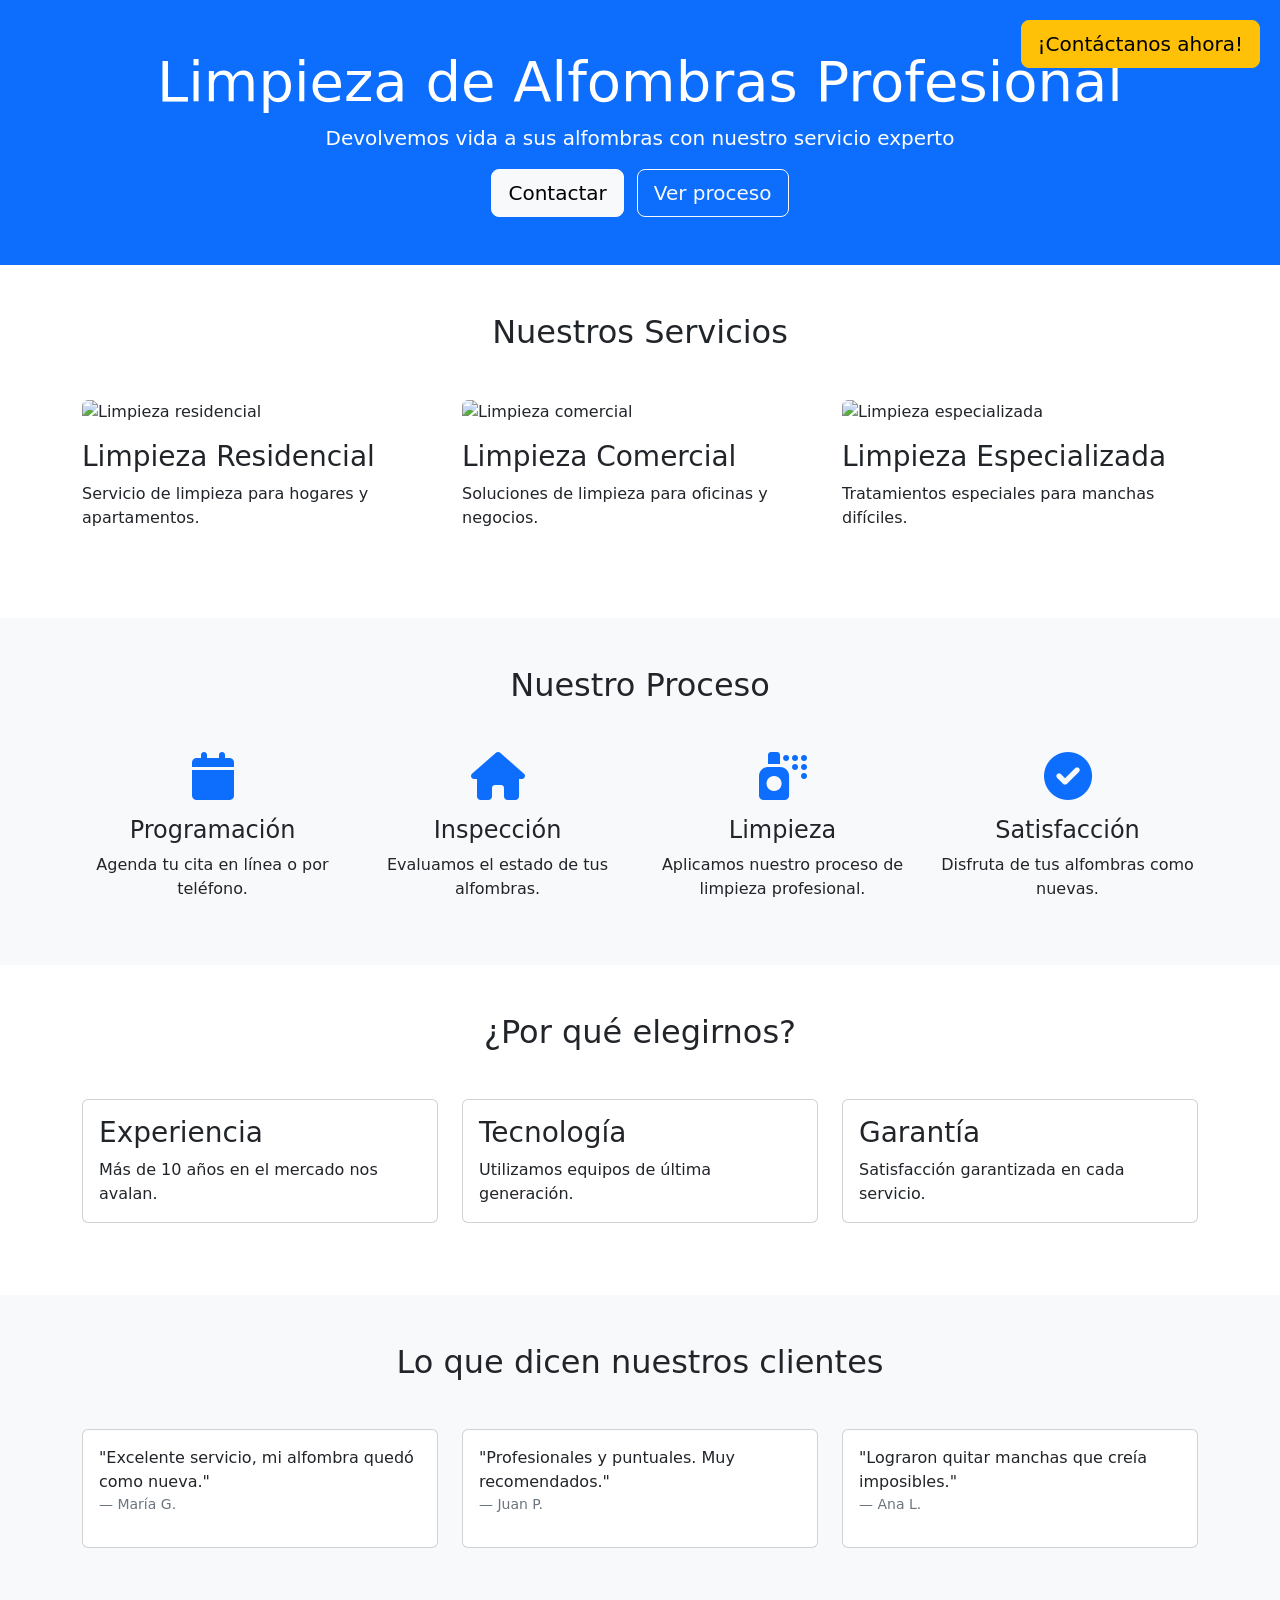
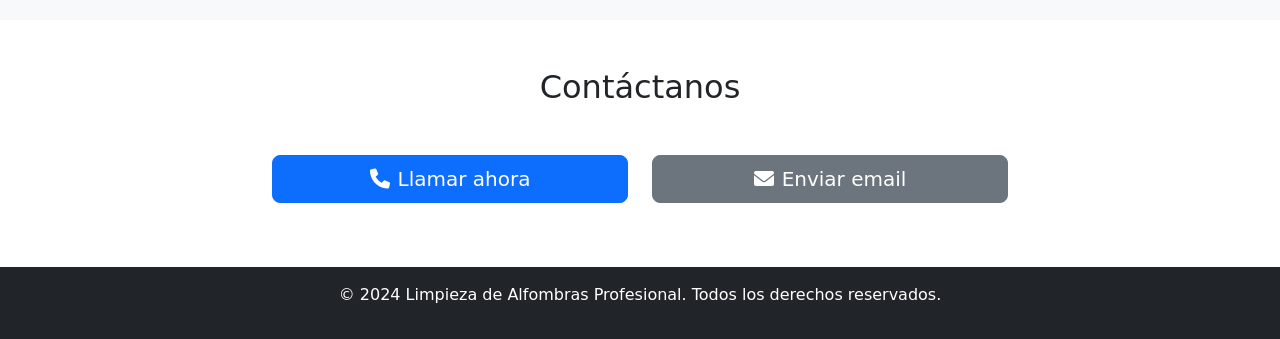
==== index.html @ e53b80f1 "index.html updated final update" ====
<!DOCTYPE html>
<html lang="es">
<head>
    <meta charset="UTF-8">
    <meta name="viewport" content="width=device-width, initial-scale=1.0">
    <title>Limpieza de Alfombras Profesional</title>
    <link href="https://cdnjs.cloudflare.com/ajax/libs/bootstrap/5.1.3/css/bootstrap.min.css" rel="stylesheet">
    <link href="https://cdnjs.cloudflare.com/ajax/libs/font-awesome/6.0.0-beta3/css/all.min.css" rel="stylesheet">
    <style>
        .service-img {
            transition: transform 0.3s ease-in-out;
        }
        .service-img:hover {
            transform: scale(1.05);
        }
        .action-button {
            position: fixed;
            top: 20px;
            right: 20px;
            z-index: 1000;
        }
    </style>
</head>
<body>
    <a href="#contact" class="btn btn-warning btn-lg action-button">¡Contáctanos ahora!</a>

    <main>
        <!-- Hero Section -->
        <section class="bg-primary text-white text-center py-5">
            <div class="container">
                <h1 class="display-4">Limpieza de Alfombras Profesional</h1>
                <p class="lead">Devolvemos vida a sus alfombras con nuestro servicio experto</p>
                <a href="#contact" class="btn btn-light btn-lg me-2">Contactar</a>
                <a href="#process" class="btn btn-outline-light btn-lg">Ver proceso</a>
            </div>
        </section>

        <!-- Services Section -->
        <section id="services" class="py-5">
            <div class="container">
                <h2 class="text-center mb-5">Nuestros Servicios</h2>
                <div class="row">
                    <div class="col-md-4 mb-4">
                        <img src="/api/placeholder/400/300" alt="Limpieza residencial" class="img-fluid rounded service-img">
                        <h3 class="mt-3">Limpieza Residencial</h3>
                        <p>Servicio de limpieza para hogares y apartamentos.</p>
                    </div>
                    <div class="col-md-4 mb-4">
                        <img src="/api/placeholder/400/300" alt="Limpieza comercial" class="img-fluid rounded service-img">
                        <h3 class="mt-3">Limpieza Comercial</h3>
                        <p>Soluciones de limpieza para oficinas y negocios.</p>
                    </div>
                    <div class="col-md-4 mb-4">
                        <img src="/api/placeholder/400/300" alt="Limpieza especializada" class="img-fluid rounded service-img">
                        <h3 class="mt-3">Limpieza Especializada</h3>
                        <p>Tratamientos especiales para manchas difíciles.</p>
                    </div>
                </div>
            </div>
        </section>

        <!-- Process Section -->
        <section id="process" class="bg-light py-5">
            <div class="container">
                <h2 class="text-center mb-5">Nuestro Proceso</h2>
                <div class="row">
                    <div class="col-md-3 text-center">
                        <i class="fas fa-calendar fa-3x mb-3 text-primary"></i>
                        <h4>Programación</h4>
                        <p>Agenda tu cita en línea o por teléfono.</p>
                    </div>
                    <div class="col-md-3 text-center">
                        <i class="fas fa-home fa-3x mb-3 text-primary"></i>
                        <h4>Inspección</h4>
                        <p>Evaluamos el estado de tus alfombras.</p>
                    </div>
                    <div class="col-md-3 text-center">
                        <i class="fas fa-spray-can fa-3x mb-3 text-primary"></i>
                        <h4>Limpieza</h4>
                        <p>Aplicamos nuestro proceso de limpieza profesional.</p>
                    </div>
                    <div class="col-md-3 text-center">
                        <i class="fas fa-check-circle fa-3x mb-3 text-primary"></i>
                        <h4>Satisfacción</h4>
                        <p>Disfruta de tus alfombras como nuevas.</p>
                    </div>
                </div>
            </div>
        </section>

        <!-- Why Choose Us Section -->
        <section id="why-us" class="py-5">
            <div class="container">
                <h2 class="text-center mb-5">¿Por qué elegirnos?</h2>
                <div class="row">
                    <div class="col-md-4 mb-4">
                        <div class="card h-100">
                            <div class="card-body">
                                <h3 class="card-title">Experiencia</h3>
                                <p class="card-text">Más de 10 años en el mercado nos avalan.</p>
                            </div>
                        </div>
                    </div>
                    <div class="col-md-4 mb-4">
                        <div class="card h-100">
                            <div class="card-body">
                                <h3 class="card-title">Tecnología</h3>
                                <p class="card-text">Utilizamos equipos de última generación.</p>
                            </div>
                        </div>
                    </div>
                    <div class="col-md-4 mb-4">
                        <div class="card h-100">
                            <div class="card-body">
                                <h3 class="card-title">Garantía</h3>
                                <p class="card-text">Satisfacción garantizada en cada servicio.</p>
                            </div>
                        </div>
                    </div>
                </div>
            </div>
        </section>

        <!-- Testimonials Section -->
        <section id="testimonials" class="bg-light py-5">
            <div class="container">
                <h2 class="text-center mb-5">Lo que dicen nuestros clientes</h2>
                <div class="row">
                    <div class="col-md-4 mb-4">
                        <div class="card">
                            <div class="card-body">
                                <p class="card-text">"Excelente servicio, mi alfombra quedó como nueva."</p>
                                <footer class="blockquote-footer">María G.</footer>
                            </div>
                        </div>
                    </div>
                    <div class="col-md-4 mb-4">
                        <div class="card">
                            <div class="card-body">
                                <p class="card-text">"Profesionales y puntuales. Muy recomendados."</p>
                                <footer class="blockquote-footer">Juan P.</footer>
                            </div>
                        </div>
                    </div>
                    <div class="col-md-4 mb-4">
                        <div class="card">
                            <div class="card-body">
                                <p class="card-text">"Lograron quitar manchas que creía imposibles."</p>
                                <footer class="blockquote-footer">Ana L.</footer>
                            </div>
                        </div>
                    </div>
                </div>
            </div>
        </section>

        <!-- Contact Section -->
        <section id="contact" class="py-5">
            <div class="container text-center">
                <h2 class="mb-5">Contáctanos</h2>
                <div class="row justify-content-center">
                    <div class="col-md-4 mb-3">
                        <a href="tel:+1234567890" class="btn btn-primary btn-lg w-100">
                            <i class="fas fa-phone me-2"></i>Llamar ahora
                        </a>
                    </div>
                    <div class="col-md-4 mb-3">
                        <a href="mailto:info@limpiezaalfombras.com" class="btn btn-secondary btn-lg w-100">
                            <i class="fas fa-envelope me-2"></i>Enviar email
                        </a>
                    </div>
                </div>
            </div>
        </section>
    </main>

    <footer class="bg-dark text-white text-center py-3">
        <p>&copy; 2024 Limpieza de Alfombras Profesional. Todos los derechos reservados.</p>
    </footer>

    <script src="https://cdnjs.cloudflare.com/ajax/libs/bootstrap/5.1.3/js/bootstrap.bundle.min.js"></script>
</body>
</html>
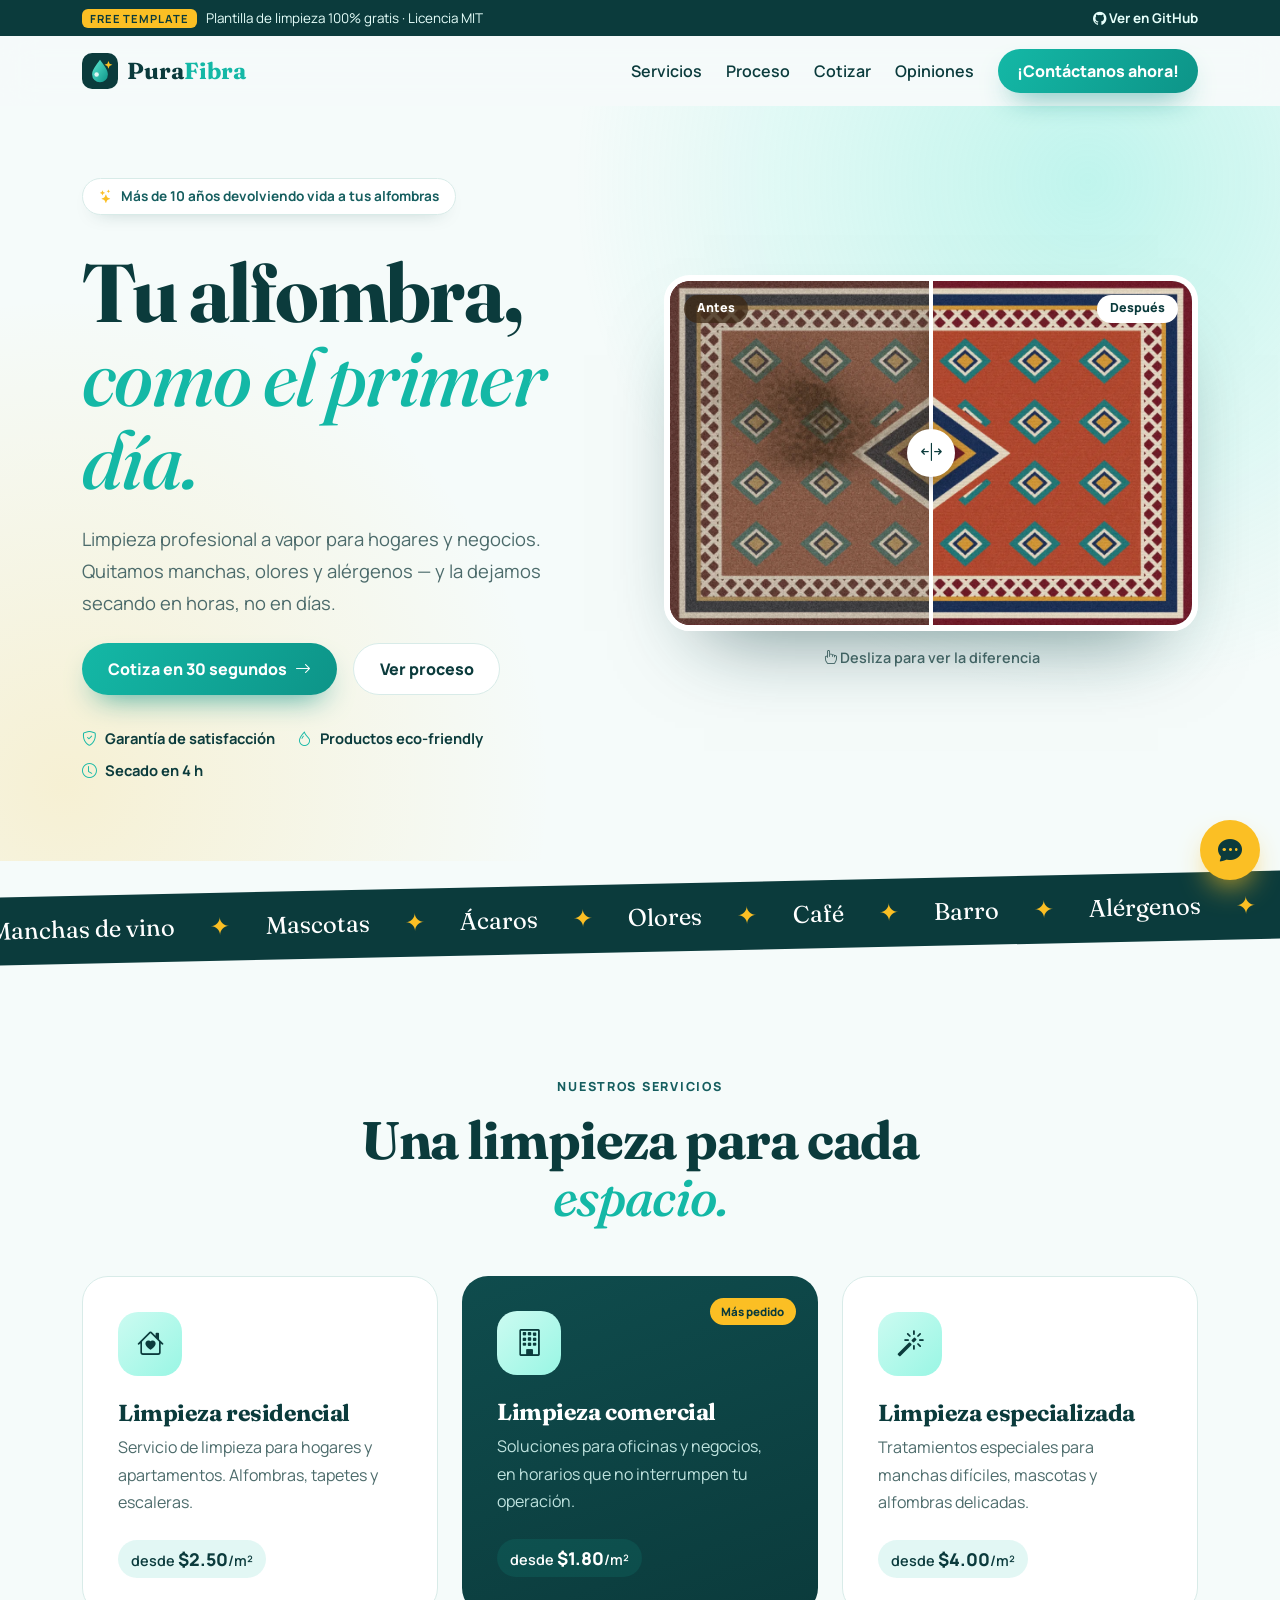
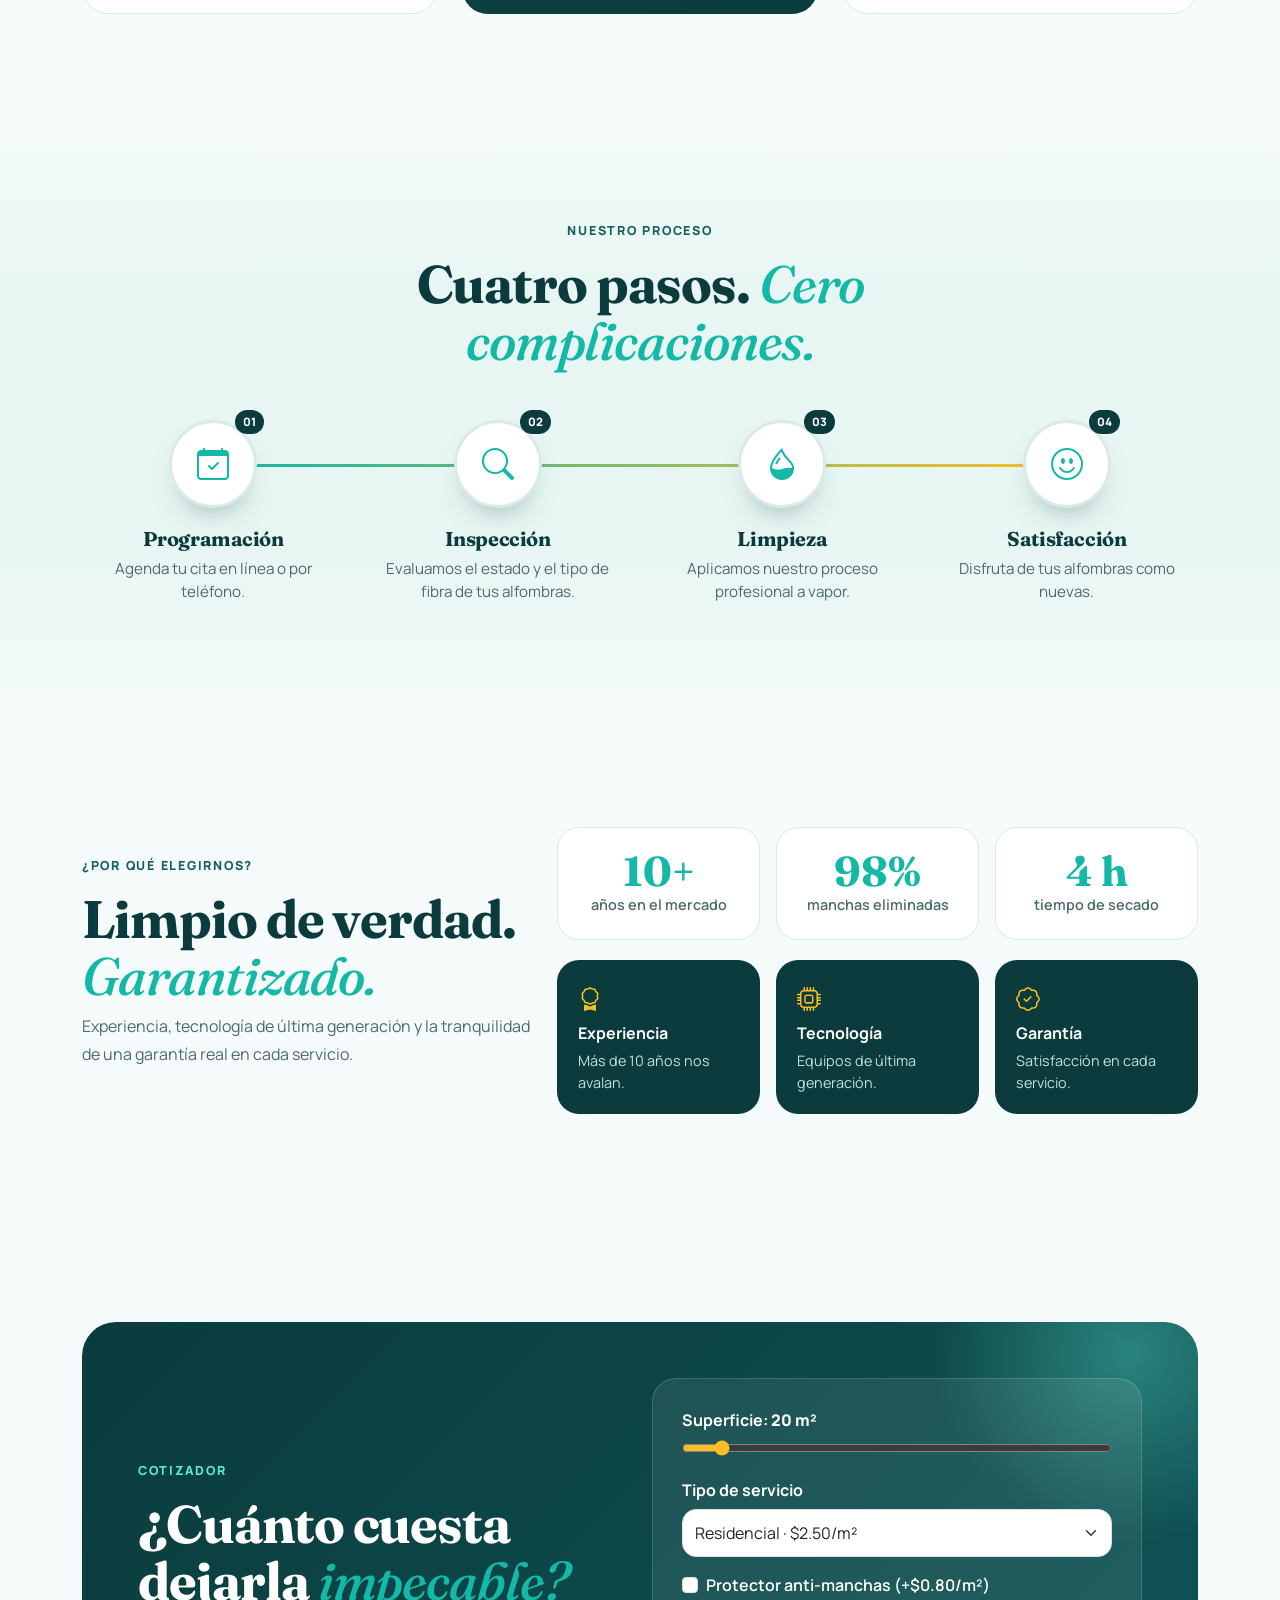
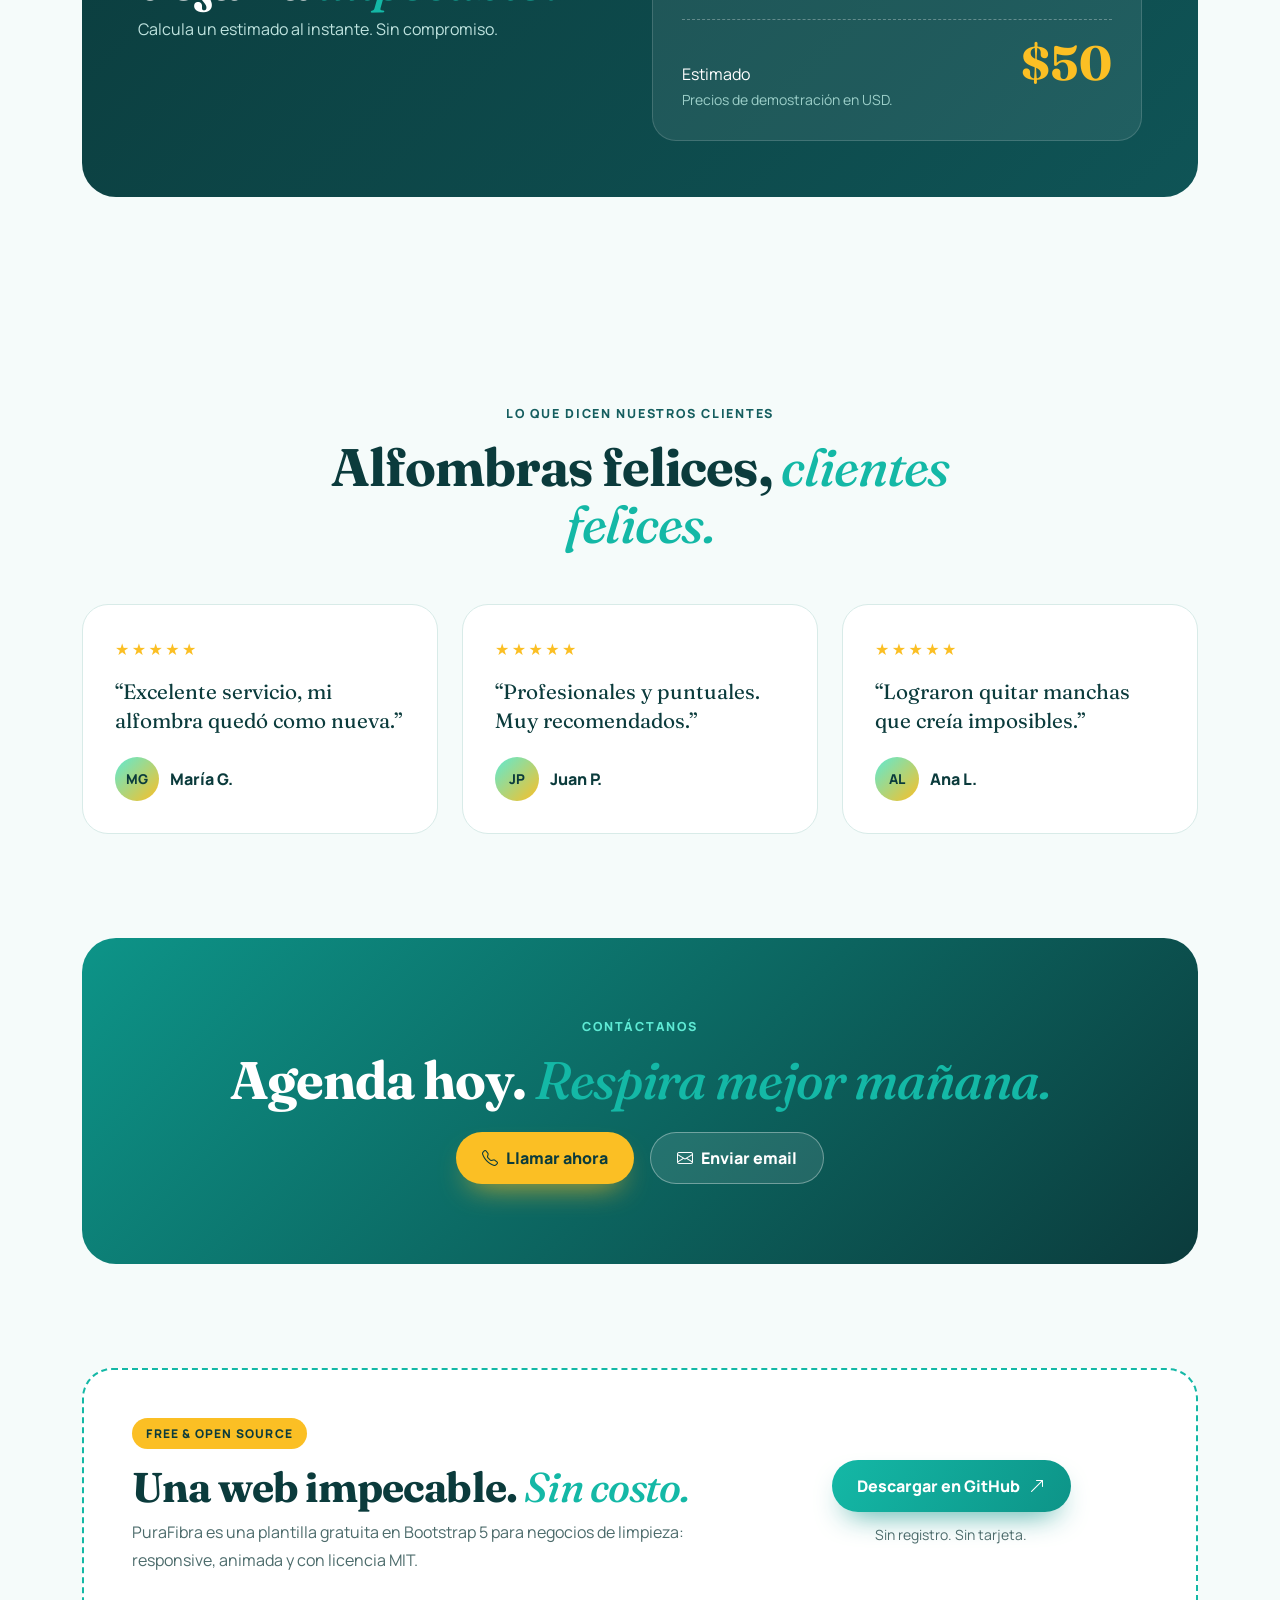
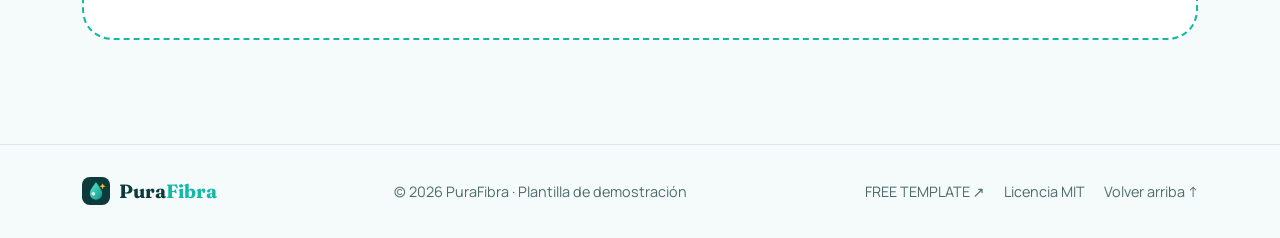
==== commit 4bfdb3f7: "Redesign PuraFibra carpet-cleaning free template - Bootstrap 5 static rebuild with FREE TEMPLATE bar" ====
--- a/index.html
+++ b/index.html
@@ -1,183 +1,240 @@
 <!DOCTYPE html>
 <html lang="es">
 <head>
-    <meta charset="UTF-8">
-    <meta name="viewport" content="width=device-width, initial-scale=1.0">
-    <title>Limpieza de Alfombras Profesional</title>
-    <link href="https://cdnjs.cloudflare.com/ajax/libs/bootstrap/5.1.3/css/bootstrap.min.css" rel="stylesheet">
-    <link href="https://cdnjs.cloudflare.com/ajax/libs/font-awesome/6.0.0-beta3/css/all.min.css" rel="stylesheet">
-    <style>
-        .service-img {
-            transition: transform 0.3s ease-in-out;
-        }
-        .service-img:hover {
-            transform: scale(1.05);
-        }
-        .action-button {
-            position: fixed;
-            top: 20px;
-            right: 20px;
-            z-index: 1000;
-        }
-    </style>
+  <meta charset="UTF-8">
+  <meta name="viewport" content="width=device-width, initial-scale=1.0">
+  <title>PuraFibra — Limpieza de alfombras profesional · Free template</title>
+  <meta name="description" content="Plantilla gratuita en Bootstrap 5 para servicios de limpieza de alfombras: antes/después, proceso, cotizador y contacto. Licencia MIT.">
+  <meta name="theme-color" content="#0b3b3c">
+  <meta property="og:title" content="PuraFibra — Free cleaning template">
+  <meta property="og:description" content="Plantilla gratuita en Bootstrap 5 para limpieza de alfombras.">
+  <meta property="og:image" content="assets/og-image.jpg">
+  <link rel="icon" href="favicon.svg" type="image/svg+xml">
+  <link rel="preconnect" href="https://fonts.googleapis.com">
+  <link rel="preconnect" href="https://fonts.gstatic.com" crossorigin>
+  <link href="https://fonts.googleapis.com/css2?family=Fraunces:opsz,wght@9..144,500;9..144,700&family=Manrope:wght@400;500;600;700;800&display=swap" rel="stylesheet">
+  <link href="https://cdn.jsdelivr.net/npm/bootstrap@5.3.3/dist/css/bootstrap.min.css" rel="stylesheet">
+  <link href="https://cdn.jsdelivr.net/npm/bootstrap-icons@1.11.3/font/bootstrap-icons.min.css" rel="stylesheet">
+  <link href="styles.css" rel="stylesheet">
 </head>
-<body>
-    <a href="#contact" class="btn btn-warning btn-lg action-button">¡Contáctanos ahora!</a>
-
-    <main>
-        <!-- Hero Section -->
-        <section class="bg-primary text-white text-center py-5">
-            <div class="container">
-                <h1 class="display-4">Limpieza de Alfombras Profesional</h1>
-                <p class="lead">Devolvemos vida a sus alfombras con nuestro servicio experto</p>
-                <a href="#contact" class="btn btn-light btn-lg me-2">Contactar</a>
-                <a href="#process" class="btn btn-outline-light btn-lg">Ver proceso</a>
-            </div>
-        </section>
-
-        <!-- Services Section -->
-        <section id="services" class="py-5">
-            <div class="container">
-                <h2 class="text-center mb-5">Nuestros Servicios</h2>
-                <div class="row">
-                    <div class="col-md-4 mb-4">
-                        <img src="/api/placeholder/400/300" alt="Limpieza residencial" class="img-fluid rounded service-img">
-                        <h3 class="mt-3">Limpieza Residencial</h3>
-                        <p>Servicio de limpieza para hogares y apartamentos.</p>
-                    </div>
-                    <div class="col-md-4 mb-4">
-                        <img src="/api/placeholder/400/300" alt="Limpieza comercial" class="img-fluid rounded service-img">
-                        <h3 class="mt-3">Limpieza Comercial</h3>
-                        <p>Soluciones de limpieza para oficinas y negocios.</p>
-                    </div>
-                    <div class="col-md-4 mb-4">
-                        <img src="/api/placeholder/400/300" alt="Limpieza especializada" class="img-fluid rounded service-img">
-                        <h3 class="mt-3">Limpieza Especializada</h3>
-                        <p>Tratamientos especiales para manchas difíciles.</p>
-                    </div>
+<body id="top">
+  <a class="skip" href="#main">Saltar al contenido</a>
+
+  <div class="free-bar">
+    <div class="container">
+      <span><b>FREE TEMPLATE</b> Plantilla de limpieza 100% gratis <span class="license">· Licencia MIT</span></span>
+      <a href="https://github.com/EduGuate/CleaningTema" target="_blank" rel="noopener noreferrer"><i class="bi bi-github"></i> Ver en GitHub</a>
+    </div>
+  </div>
+
+  <header class="site-nav">
+    <nav class="navbar navbar-expand-lg" aria-label="Principal">
+      <div class="container">
+        <a class="brand" href="#top"><img src="favicon.svg" alt="" width="36" height="36"> <b>Pura<span>Fibra</span></b></a>
+        <button class="navbar-toggler" type="button" data-bs-toggle="collapse" data-bs-target="#menu" aria-controls="menu" aria-expanded="false" aria-label="Abrir menú"><i class="bi bi-list"></i></button>
+        <div class="collapse navbar-collapse" id="menu">
+          <ul class="navbar-nav ms-auto align-items-lg-center gap-lg-2">
+            <li class="nav-item"><a class="nav-link" href="#services">Servicios</a></li>
+            <li class="nav-item"><a class="nav-link" href="#process">Proceso</a></li>
+            <li class="nav-item"><a class="nav-link" href="#quote">Cotizar</a></li>
+            <li class="nav-item"><a class="nav-link" href="#testimonials">Opiniones</a></li>
+            <li class="nav-item ms-lg-2"><a class="btn-main btn-sm-main" href="#contact">¡Contáctanos ahora!</a></li>
+          </ul>
+        </div>
+      </div>
+    </nav>
+  </header>
+
+  <main id="main">
+    <!-- HERO -->
+    <section class="hero">
+      <div class="bubbles" aria-hidden="true"></div>
+      <div class="container">
+        <div class="row align-items-center g-4 g-lg-5">
+          <div class="col-lg-6 hero-copy">
+            <p class="pill"><i class="bi bi-stars"></i> Más de 10 años devolviendo vida a tus alfombras</p>
+            <h1>Tu alfombra,<br><em>como el primer día.</em></h1>
+            <p class="lead-text">Limpieza profesional a vapor para hogares y negocios. Quitamos manchas, olores y alérgenos — y la dejamos secando en horas, no en días.</p>
+            <div class="d-flex flex-wrap gap-3 mt-4">
+              <a class="btn-main" href="#quote">Cotiza en 30 segundos <i class="bi bi-arrow-right"></i></a>
+              <a class="btn-soft" href="#process">Ver proceso</a>
+            </div>
+            <ul class="hero-trust">
+              <li><i class="bi bi-shield-check"></i> Garantía de satisfacción</li>
+              <li><i class="bi bi-droplet"></i> Productos eco-friendly</li>
+              <li><i class="bi bi-clock"></i> Secado en 4 h</li>
+            </ul>
+          </div>
+          <div class="col-lg-6">
+            <figure class="compare" id="compare" style="--pos:50%">
+              <img src="assets/rug-clean.webp" alt="Alfombra con patrón geométrico después de la limpieza, colores vivos" width="1200" height="800">
+              <div class="compare-dirty"><img src="assets/rug-dirty.webp" alt="La misma alfombra antes de la limpieza, apagada y con manchas" width="1200" height="800"></div>
+              <span class="tag tag-before">Antes</span><span class="tag tag-after">Después</span>
+              <div class="compare-handle" aria-hidden="true"><i class="bi bi-arrows-expand-vertical"></i></div>
+              <label class="visually-hidden" for="compare-range">Comparar antes y después</label>
+              <input id="compare-range" type="range" min="0" max="100" value="50">
+            </figure>
+            <p class="compare-hint"><i class="bi bi-hand-index"></i> Desliza para ver la diferencia</p>
+          </div>
+        </div>
+      </div>
+    </section>
+
+    <div class="ticker-wrap"><div class="ticker" aria-hidden="true">
+      <div class="ticker-track">
+        <span>Manchas de vino</span><span>Mascotas</span><span>Ácaros</span><span>Olores</span><span>Café</span><span>Barro</span><span>Alérgenos</span>
+        <span>Manchas de vino</span><span>Mascotas</span><span>Ácaros</span><span>Olores</span><span>Café</span><span>Barro</span><span>Alérgenos</span>
+      </div>
+    </div></div>
+
+    <!-- SERVICES -->
+    <section id="services" class="section">
+      <div class="container">
+        <div class="section-head reveal">
+          <p class="eyebrow">Nuestros servicios</p>
+          <h2>Una limpieza para cada <em>espacio.</em></h2>
+        </div>
+        <div class="row g-4">
+          <div class="col-md-4 reveal"><article class="service tilt"><div class="service-icon"><i class="bi bi-house-heart"></i></div><h3>Limpieza residencial</h3><p>Servicio de limpieza para hogares y apartamentos. Alfombras, tapetes y escaleras.</p><span class="from">desde <b>$2.50</b>/m²</span></article></div>
+          <div class="col-md-4 reveal"><article class="service featured tilt"><span class="badge-pop">Más pedido</span><div class="service-icon"><i class="bi bi-building"></i></div><h3>Limpieza comercial</h3><p>Soluciones para oficinas y negocios, en horarios que no interrumpen tu operación.</p><span class="from">desde <b>$1.80</b>/m²</span></article></div>
+          <div class="col-md-4 reveal"><article class="service tilt"><div class="service-icon"><i class="bi bi-magic"></i></div><h3>Limpieza especializada</h3><p>Tratamientos especiales para manchas difíciles, mascotas y alfombras delicadas.</p><span class="from">desde <b>$4.00</b>/m²</span></article></div>
+        </div>
+      </div>
+    </section>
+
+    <!-- PROCESS -->
+    <section id="process" class="section process">
+      <div class="container">
+        <div class="section-head reveal">
+          <p class="eyebrow">Nuestro proceso</p>
+          <h2>Cuatro pasos. <em>Cero complicaciones.</em></h2>
+        </div>
+        <ol class="steps reveal" id="steps">
+          <li><span class="step-n">01</span><i class="bi bi-calendar-check"></i><h3>Programación</h3><p>Agenda tu cita en línea o por teléfono.</p></li>
+          <li><span class="step-n">02</span><i class="bi bi-search"></i><h3>Inspección</h3><p>Evaluamos el estado y el tipo de fibra de tus alfombras.</p></li>
+          <li><span class="step-n">03</span><i class="bi bi-droplet-half"></i><h3>Limpieza</h3><p>Aplicamos nuestro proceso profesional a vapor.</p></li>
+          <li><span class="step-n">04</span><i class="bi bi-emoji-smile"></i><h3>Satisfacción</h3><p>Disfruta de tus alfombras como nuevas.</p></li>
+        </ol>
+      </div>
+    </section>
+
+    <!-- WHY -->
+    <section class="section why">
+      <div class="container">
+        <div class="row g-4 align-items-center">
+          <div class="col-lg-5 reveal">
+            <p class="eyebrow">¿Por qué elegirnos?</p>
+            <h2>Limpio de verdad. <em>Garantizado.</em></h2>
+            <p class="muted">Experiencia, tecnología de última generación y la tranquilidad de una garantía real en cada servicio.</p>
+          </div>
+          <div class="col-lg-7">
+            <div class="row g-3">
+              <div class="col-sm-4 reveal"><div class="stat"><strong><span data-count="10">0</span>+</strong><span>años en el mercado</span></div></div>
+              <div class="col-sm-4 reveal"><div class="stat"><strong><span data-count="98">0</span>%</strong><span>manchas eliminadas</span></div></div>
+              <div class="col-sm-4 reveal"><div class="stat"><strong><span data-count="4">0</span> h</strong><span>tiempo de secado</span></div></div>
+            </div>
+            <div class="row g-3 mt-1">
+              <div class="col-sm-4 reveal"><div class="why-card"><i class="bi bi-award"></i><b>Experiencia</b><span>Más de 10 años nos avalan.</span></div></div>
+              <div class="col-sm-4 reveal"><div class="why-card"><i class="bi bi-cpu"></i><b>Tecnología</b><span>Equipos de última generación.</span></div></div>
+              <div class="col-sm-4 reveal"><div class="why-card"><i class="bi bi-patch-check"></i><b>Garantía</b><span>Satisfacción en cada servicio.</span></div></div>
+            </div>
+          </div>
+        </div>
+      </div>
+    </section>
+
+    <!-- QUOTE -->
+    <section id="quote" class="section">
+      <div class="container">
+        <div class="quote-card reveal">
+          <div class="row g-4 align-items-center">
+            <div class="col-lg-6">
+              <p class="eyebrow light">Cotizador</p>
+              <h2>¿Cuánto cuesta dejarla <em>impecable?</em></h2>
+              <p>Calcula un estimado al instante. Sin compromiso.</p>
+            </div>
+            <div class="col-lg-6">
+              <form id="quote-form" class="quote-form">
+                <label for="area">Superficie: <b><span id="area-out">20</span> m²</b></label>
+                <input type="range" id="area" min="5" max="200" step="5" value="20">
+                <label for="type" class="mt-3">Tipo de servicio</label>
+                <select id="type" class="form-select">
+                  <option value="2.5">Residencial · $2.50/m²</option>
+                  <option value="1.8">Comercial · $1.80/m²</option>
+                  <option value="4">Especializada · $4.00/m²</option>
+                </select>
+                <div class="form-check mt-3">
+                  <input class="form-check-input" type="checkbox" id="protect">
+                  <label class="form-check-label" for="protect">Protector anti-manchas (+$0.80/m²)</label>
                 </div>
-            </div>
-        </section>
-
-        <!-- Process Section -->
-        <section id="process" class="bg-light py-5">
-            <div class="container">
-                <h2 class="text-center mb-5">Nuestro Proceso</h2>
-                <div class="row">
-                    <div class="col-md-3 text-center">
-                        <i class="fas fa-calendar fa-3x mb-3 text-primary"></i>
-                        <h4>Programación</h4>
-                        <p>Agenda tu cita en línea o por teléfono.</p>
-                    </div>
-                    <div class="col-md-3 text-center">
-                        <i class="fas fa-home fa-3x mb-3 text-primary"></i>
-                        <h4>Inspección</h4>
-                        <p>Evaluamos el estado de tus alfombras.</p>
-                    </div>
-                    <div class="col-md-3 text-center">
-                        <i class="fas fa-spray-can fa-3x mb-3 text-primary"></i>
-                        <h4>Limpieza</h4>
-                        <p>Aplicamos nuestro proceso de limpieza profesional.</p>
-                    </div>
-                    <div class="col-md-3 text-center">
-                        <i class="fas fa-check-circle fa-3x mb-3 text-primary"></i>
-                        <h4>Satisfacción</h4>
-                        <p>Disfruta de tus alfombras como nuevas.</p>
-                    </div>
-                </div>
-            </div>
-        </section>
-
-        <!-- Why Choose Us Section -->
-        <section id="why-us" class="py-5">
-            <div class="container">
-                <h2 class="text-center mb-5">¿Por qué elegirnos?</h2>
-                <div class="row">
-                    <div class="col-md-4 mb-4">
-                        <div class="card h-100">
-                            <div class="card-body">
-                                <h3 class="card-title">Experiencia</h3>
-                                <p class="card-text">Más de 10 años en el mercado nos avalan.</p>
-                            </div>
-                        </div>
-                    </div>
-                    <div class="col-md-4 mb-4">
-                        <div class="card h-100">
-                            <div class="card-body">
-                                <h3 class="card-title">Tecnología</h3>
-                                <p class="card-text">Utilizamos equipos de última generación.</p>
-                            </div>
-                        </div>
-                    </div>
-                    <div class="col-md-4 mb-4">
-                        <div class="card h-100">
-                            <div class="card-body">
-                                <h3 class="card-title">Garantía</h3>
-                                <p class="card-text">Satisfacción garantizada en cada servicio.</p>
-                            </div>
-                        </div>
-                    </div>
-                </div>
-            </div>
-        </section>
-
-        <!-- Testimonials Section -->
-        <section id="testimonials" class="bg-light py-5">
-            <div class="container">
-                <h2 class="text-center mb-5">Lo que dicen nuestros clientes</h2>
-                <div class="row">
-                    <div class="col-md-4 mb-4">
-                        <div class="card">
-                            <div class="card-body">
-                                <p class="card-text">"Excelente servicio, mi alfombra quedó como nueva."</p>
-                                <footer class="blockquote-footer">María G.</footer>
-                            </div>
-                        </div>
-                    </div>
-                    <div class="col-md-4 mb-4">
-                        <div class="card">
-                            <div class="card-body">
-                                <p class="card-text">"Profesionales y puntuales. Muy recomendados."</p>
-                                <footer class="blockquote-footer">Juan P.</footer>
-                            </div>
-                        </div>
-                    </div>
-                    <div class="col-md-4 mb-4">
-                        <div class="card">
-                            <div class="card-body">
-                                <p class="card-text">"Lograron quitar manchas que creía imposibles."</p>
-                                <footer class="blockquote-footer">Ana L.</footer>
-                            </div>
-                        </div>
-                    </div>
-                </div>
-            </div>
-        </section>
-
-        <!-- Contact Section -->
-        <section id="contact" class="py-5">
-            <div class="container text-center">
-                <h2 class="mb-5">Contáctanos</h2>
-                <div class="row justify-content-center">
-                    <div class="col-md-4 mb-3">
-                        <a href="tel:+1234567890" class="btn btn-primary btn-lg w-100">
-                            <i class="fas fa-phone me-2"></i>Llamar ahora
-                        </a>
-                    </div>
-                    <div class="col-md-4 mb-3">
-                        <a href="mailto:info@limpiezaalfombras.com" class="btn btn-secondary btn-lg w-100">
-                            <i class="fas fa-envelope me-2"></i>Enviar email
-                        </a>
-                    </div>
-                </div>
-            </div>
-        </section>
-    </main>
-
-    <footer class="bg-dark text-white text-center py-3">
-        <p>&copy; 2024 Limpieza de Alfombras Profesional. Todos los derechos reservados.</p>
-    </footer>
-
-    <script src="https://cdnjs.cloudflare.com/ajax/libs/bootstrap/5.1.3/js/bootstrap.bundle.min.js"></script>
+                <div class="quote-total"><span>Estimado</span><strong>$<span id="total">50</span></strong></div>
+                <small>Precios de demostración en USD.</small>
+              </form>
+            </div>
+          </div>
+        </div>
+      </div>
+    </section>
+
+    <!-- TESTIMONIALS -->
+    <section id="testimonials" class="section">
+      <div class="container">
+        <div class="section-head reveal">
+          <p class="eyebrow">Lo que dicen nuestros clientes</p>
+          <h2>Alfombras felices, <em>clientes felices.</em></h2>
+        </div>
+        <div class="row g-4">
+          <div class="col-md-4 reveal"><figure class="review"><div class="stars">★★★★★</div><blockquote>“Excelente servicio, mi alfombra quedó como nueva.”</blockquote><figcaption><span class="avatar">MG</span>María G.</figcaption></figure></div>
+          <div class="col-md-4 reveal"><figure class="review"><div class="stars">★★★★★</div><blockquote>“Profesionales y puntuales. Muy recomendados.”</blockquote><figcaption><span class="avatar">JP</span>Juan P.</figcaption></figure></div>
+          <div class="col-md-4 reveal"><figure class="review"><div class="stars">★★★★★</div><blockquote>“Lograron quitar manchas que creía imposibles.”</blockquote><figcaption><span class="avatar">AL</span>Ana L.</figcaption></figure></div>
+        </div>
+      </div>
+    </section>
+
+    <!-- CONTACT -->
+    <section id="contact" class="section pt-0">
+      <div class="container">
+        <div class="contact-card reveal">
+          <div class="bubbles small" aria-hidden="true"></div>
+          <p class="eyebrow light">Contáctanos</p>
+          <h2>Agenda hoy. <em>Respira mejor mañana.</em></h2>
+          <div class="d-flex flex-wrap justify-content-center gap-3 mt-4">
+            <a href="tel:+1234567890" class="btn-main btn-sun"><i class="bi bi-telephone"></i> Llamar ahora</a>
+            <a href="mailto:info@limpiezaalfombras.com" class="btn-soft light"><i class="bi bi-envelope"></i> Enviar email</a>
+          </div>
+        </div>
+      </div>
+    </section>
+
+    <!-- FREE TEMPLATE -->
+    <section id="template" class="section pt-0">
+      <div class="container">
+        <div class="opensource reveal">
+          <div>
+            <span class="free-pill">FREE &amp; OPEN SOURCE</span>
+            <h2>Una web impecable. <em>Sin costo.</em></h2>
+            <p class="muted">PuraFibra es una plantilla gratuita en Bootstrap 5 para negocios de limpieza: responsive, animada y con licencia MIT.</p>
+          </div>
+          <div class="os-actions">
+            <a class="btn-main" href="https://github.com/EduGuate/CleaningTema" target="_blank" rel="noopener noreferrer">Descargar en GitHub <i class="bi bi-arrow-up-right"></i></a>
+            <small class="muted">Sin registro. Sin tarjeta.</small>
+          </div>
+        </div>
+      </div>
+    </section>
+  </main>
+
+  <footer class="footer">
+    <div class="container footer-inner">
+      <a class="brand" href="#top"><img src="favicon.svg" alt="" width="28" height="28"> <b>Pura<span>Fibra</span></b></a>
+      <span>© <span id="year"></span> PuraFibra · Plantilla de demostración</span>
+      <span class="footer-links"><a href="#template">FREE TEMPLATE ↗</a><a href="LICENSE">Licencia MIT</a><a href="#top">Volver arriba ↑</a></span>
+    </div>
+  </footer>
+
+  <a class="fab" href="#contact" aria-label="Contáctanos ahora"><i class="bi bi-chat-dots-fill"></i></a>
+
+  <script src="https://cdn.jsdelivr.net/npm/bootstrap@5.3.3/dist/js/bootstrap.bundle.min.js" defer></script>
+  <script src="app.js" defer></script>
 </body>
-</html>+</html>
--- a/styles.css
+++ b/styles.css
@@ -0,0 +1,196 @@
+:root {
+  --ink: #0b3b3c; --ink-2: #155e5f; --bg: #f5fbfa; --card: #ffffff; --aqua: #14b8a6; --aqua-2: #5eead4;
+  --sun: #fbbf24; --muted: #4c6b6b; --line: #d8ebe8; --radius: 26px;
+  --display: 'Fraunces', Georgia, serif; --body: 'Manrope', system-ui, sans-serif;
+}
+* { box-sizing: border-box; }
+html { scroll-behavior: smooth; scroll-padding-top: 90px; }
+body { font-family: var(--body); background: var(--bg); color: var(--ink); overflow-x: hidden; }
+a { color: inherit; text-decoration: none; }
+h1, h2, h3 { font-family: var(--display); font-weight: 700; letter-spacing: -.02em; }
+h2 { font-size: clamp(2rem, 4.2vw, 3.3rem); line-height: 1.08; }
+em { font-style: italic; color: var(--aqua); font-weight: 500; }
+:focus-visible { outline: 3px solid var(--aqua); outline-offset: 3px; border-radius: 8px; }
+.skip { position: absolute; left: -999px; top: 8px; z-index: 2000; background: var(--ink); color: #fff; padding: .5rem 1rem; border-radius: 8px; }
+.skip:focus { left: 8px; }
+.eyebrow { font-weight: 800; text-transform: uppercase; letter-spacing: .14em; font-size: .78rem; color: var(--ink-2); margin-bottom: .9rem; }
+.eyebrow.light { color: var(--aqua-2); }
+.muted { color: var(--muted); line-height: 1.75; }
+
+.free-bar { background: var(--ink); color: #e6fffb; font-size: .84rem; }
+.free-bar .container { display: flex; justify-content: space-between; align-items: center; gap: 1rem; padding-block: .5rem; }
+.free-bar b { background: var(--sun); color: var(--ink); padding: .12rem .5rem; border-radius: 6px; margin-right: .4rem; font-size: .7rem; letter-spacing: .08em; }
+.free-bar a { font-weight: 700; white-space: nowrap; }
+.free-bar a:hover { text-decoration: underline; }
+
+.site-nav { position: sticky; top: 0; z-index: 1030; background: rgba(245, 251, 250, .8); backdrop-filter: blur(16px); -webkit-backdrop-filter: blur(16px); transition: box-shadow .3s; }
+.site-nav.scrolled { box-shadow: 0 10px 30px -18px rgba(11, 59, 60, .35); }
+.navbar { padding-block: .8rem; }
+.brand { display: inline-flex; align-items: center; gap: .55rem; font-family: var(--display); font-weight: 700; font-size: 1.45rem; }
+.brand b { font-weight: 700; }
+.brand b span { color: var(--aqua); }
+.nav-link { color: var(--ink) !important; font-weight: 600; }
+.nav-link:hover { color: var(--aqua) !important; }
+.navbar-toggler { border: 1px solid var(--line); font-size: 1.5rem; color: var(--ink); padding: .2rem .6rem; }
+
+.btn-main, .btn-soft { display: inline-flex; align-items: center; gap: .55rem; justify-content: center; min-height: 52px; padding: .8rem 1.6rem; border-radius: 999px; font-weight: 800; transition: transform .25s, box-shadow .25s, background .25s; border: 0; }
+.btn-main { background: linear-gradient(120deg, var(--aqua), #0d9488); color: #fff; box-shadow: 0 14px 30px -14px rgba(13, 148, 136, .9); }
+.btn-main:hover { color: #fff; transform: translateY(-3px); box-shadow: 0 20px 40px -14px rgba(13, 148, 136, 1); }
+.btn-main i { transition: transform .25s; }
+.btn-main:hover i { transform: translateX(4px); }
+.btn-sm-main { min-height: 44px; padding: .5rem 1.2rem; }
+.btn-soft { background: #fff; color: var(--ink); border: 1.5px solid var(--line); }
+.btn-soft:hover { transform: translateY(-3px); border-color: var(--aqua); color: var(--ink); }
+.btn-soft.light { background: rgba(255, 255, 255, .1); color: #fff; border-color: rgba(255, 255, 255, .35); }
+.btn-soft.light:hover { color: #fff; background: rgba(255, 255, 255, .2); }
+.btn-sun { background: var(--sun); color: var(--ink); box-shadow: 0 14px 30px -14px rgba(251, 191, 36, .9); }
+.btn-sun:hover { color: var(--ink); box-shadow: 0 20px 40px -14px rgba(251, 191, 36, 1); }
+
+/* hero */
+.hero { position: relative; padding: 4.5rem 0 5rem; overflow: hidden; background: radial-gradient(circle at 85% 10%, rgba(94, 234, 212, .35), transparent 40%), radial-gradient(circle at 5% 90%, rgba(251, 191, 36, .18), transparent 35%); }
+.hero .container { position: relative; z-index: 2; }
+.pill { display: inline-flex; align-items: center; gap: .5rem; background: #fff; border: 1px solid var(--line); padding: .45rem 1rem; border-radius: 999px; font-weight: 700; font-size: .85rem; color: var(--ink-2); box-shadow: 0 8px 20px -14px rgba(11, 59, 60, .4); }
+.pill i { color: var(--sun); }
+.hero h1 { font-size: clamp(2.8rem, 6.4vw, 5.2rem); line-height: 1.02; margin: 1.3rem 0; }
+.lead-text { font-size: 1.15rem; color: var(--muted); line-height: 1.75; max-width: 520px; }
+.hero-trust { list-style: none; padding: 0; margin: 2rem 0 0; display: flex; flex-wrap: wrap; gap: .6rem 1.4rem; font-weight: 700; font-size: .92rem; }
+.hero-trust i { color: var(--aqua); margin-right: .3rem; }
+.hero-copy > * { animation: rise .9s cubic-bezier(.2, .8, .2, 1) both; }
+.hero-copy > *:nth-child(2) { animation-delay: .1s; }
+.hero-copy > *:nth-child(3) { animation-delay: .2s; }
+.hero-copy > *:nth-child(4) { animation-delay: .3s; }
+.hero-copy > *:nth-child(5) { animation-delay: .4s; }
+@keyframes rise { from { opacity: 0; transform: translateY(28px); } }
+
+/* bubbles */
+.bubbles { position: absolute; inset: 0; pointer-events: none; z-index: 1; overflow: hidden; }
+.bubbles i { position: absolute; bottom: -80px; border-radius: 50%; background: radial-gradient(circle at 30% 30%, rgba(255, 255, 255, .95), rgba(94, 234, 212, .25) 60%, rgba(20, 184, 166, .15)); border: 1px solid rgba(255, 255, 255, .7); animation: bubble linear infinite; }
+@keyframes bubble { to { transform: translate(var(--drift, 30px), calc(-100vh - 160px)); } }
+
+/* before/after */
+.compare { position: relative; margin: 0; border-radius: var(--radius); overflow: hidden; aspect-ratio: 3 / 2; box-shadow: 0 40px 80px -40px rgba(11, 59, 60, .6); border: 6px solid #fff; animation: rise 1s .3s cubic-bezier(.2, .8, .2, 1) both; touch-action: pan-y; }
+.compare img { width: 100%; height: 100%; object-fit: cover; display: block; }
+.compare-dirty { position: absolute; inset: 0; clip-path: inset(0 calc(100% - var(--pos)) 0 0); }
+.compare input { position: absolute; inset: 0; width: 100%; height: 100%; opacity: 0; cursor: ew-resize; margin: 0; }
+.compare-handle { position: absolute; top: 0; bottom: 0; left: var(--pos); width: 4px; margin-left: -2px; background: #fff; pointer-events: none; }
+.compare-handle i { position: absolute; top: 50%; left: 50%; transform: translate(-50%, -50%); width: 48px; height: 48px; border-radius: 50%; background: #fff; display: grid; place-items: center; color: var(--ink); font-size: 1.3rem; box-shadow: 0 6px 20px rgba(0, 0, 0, .25); }
+.compare:has(input:focus-visible) .compare-handle i { outline: 3px solid var(--aqua); }
+.tag { position: absolute; top: 14px; padding: .3rem .8rem; border-radius: 999px; font-weight: 800; font-size: .78rem; pointer-events: none; }
+.tag-before { left: 14px; background: rgba(60, 40, 20, .75); color: #fff; }
+.tag-after { right: 14px; background: #fff; color: var(--ink); }
+.compare-hint { text-align: center; margin-top: 1rem; color: var(--muted); font-weight: 600; font-size: .9rem; }
+
+/* ticker */
+.ticker-wrap { overflow: hidden; padding: 1.4rem 0; }
+.ticker { background: var(--ink); color: #fff; overflow: hidden; padding: 1rem 0; transform: rotate(-1.2deg); margin: 0 -10px; }
+.ticker-track { display: flex; width: max-content; animation: ticker 28s linear infinite; }
+.ticker span { font-family: var(--display); font-size: 1.5rem; padding-right: 2.2rem; white-space: nowrap; }
+.ticker span::after { content: '✦'; color: var(--sun); margin-left: 2.2rem; }
+@keyframes ticker { to { transform: translateX(-50%); } }
+
+.section { padding: 6.5rem 0; position: relative; }
+.section-head { text-align: center; max-width: 720px; margin: 0 auto 3.2rem; }
+
+/* services */
+.service { position: relative; height: 100%; padding: 2.2rem; background: var(--card); border-radius: var(--radius); border: 1px solid var(--line); transition: transform .35s cubic-bezier(.2, .8, .2, 1), box-shadow .35s; }
+.service:hover { box-shadow: 0 30px 60px -30px rgba(11, 59, 60, .45); }
+.service.featured { background: linear-gradient(160deg, #0f4c4d, var(--ink)); color: #fff; border: 0; }
+.service.featured p { color: #bfe3df; }
+.service-icon { width: 64px; height: 64px; border-radius: 20px; display: grid; place-items: center; font-size: 1.7rem; background: linear-gradient(135deg, #ccfbf1, #99f6e4); color: var(--ink); margin-bottom: 1.4rem; transition: transform .4s; }
+.service:hover .service-icon { transform: rotate(-8deg) scale(1.08); }
+.service h3 { font-size: 1.45rem; }
+.service p { color: var(--muted); line-height: 1.7; }
+.from { display: inline-block; margin-top: .5rem; font-weight: 600; font-size: .9rem; padding: .35rem .8rem; border-radius: 999px; background: rgba(20, 184, 166, .12); }
+.from b { font-size: 1.1rem; }
+.badge-pop { position: absolute; top: 1.4rem; right: 1.4rem; background: var(--sun); color: var(--ink); font-weight: 800; font-size: .72rem; padding: .3rem .7rem; border-radius: 999px; }
+
+/* process */
+.process { background: linear-gradient(180deg, transparent, #e7f6f3 30%, #e7f6f3 70%, transparent); }
+.steps { list-style: none; padding: 0; margin: 0; display: grid; grid-template-columns: repeat(4, 1fr); gap: 1.4rem; position: relative; }
+.steps::before { content: ''; position: absolute; top: 44px; left: 12%; right: 12%; height: 3px; background: var(--line); }
+.steps::after { content: ''; position: absolute; top: 44px; left: 12%; height: 3px; width: 0; background: linear-gradient(90deg, var(--aqua), var(--sun)); transition: width 1.8s cubic-bezier(.2, .8, .2, 1) .3s; }
+.steps.visible::after { width: 76%; }
+.steps li { position: relative; text-align: center; padding: 0 .5rem; }
+.steps li > i { position: relative; z-index: 1; width: 88px; height: 88px; border-radius: 50%; display: inline-grid; place-items: center; font-size: 2rem; background: #fff; color: var(--aqua); border: 3px solid var(--line); box-shadow: 0 16px 30px -18px rgba(11, 59, 60, .5); transition: border-color .4s, transform .4s; }
+.steps li:hover > i { border-color: var(--aqua); transform: translateY(-6px); }
+.step-n { position: absolute; top: -10px; left: 50%; margin-left: 22px; z-index: 2; background: var(--ink); color: #fff; font-weight: 800; font-size: .72rem; padding: .2rem .5rem; border-radius: 999px; }
+.steps h3 { font-size: 1.25rem; margin: 1.2rem 0 .4rem; }
+.steps p { color: var(--muted); font-size: .95rem; }
+
+/* why */
+.stat { background: #fff; border: 1px solid var(--line); border-radius: 22px; padding: 1.4rem; text-align: center; height: 100%; }
+.stat strong { display: block; font-family: var(--display); font-size: 2.6rem; line-height: 1; color: var(--aqua); }
+.stat > span { color: var(--muted); font-weight: 600; font-size: .9rem; }
+.why-card { background: var(--ink); color: #fff; border-radius: 22px; padding: 1.3rem; height: 100%; display: grid; gap: .3rem; }
+.why-card i { font-size: 1.5rem; color: var(--sun); }
+.why-card span { color: #bfe3df; font-size: .9rem; }
+
+/* quote */
+.quote-card { background: linear-gradient(135deg, var(--ink), #0f5456); color: #fff; border-radius: 34px; padding: 3.5rem; position: relative; overflow: hidden; }
+.quote-card::before { content: ''; position: absolute; width: 420px; height: 420px; right: -140px; top: -180px; border-radius: 50%; background: radial-gradient(circle, rgba(94, 234, 212, .35), transparent 65%); }
+.quote-card > * { position: relative; }
+.quote-card p { color: #bfe3df; }
+.quote-form { background: rgba(255, 255, 255, .08); border: 1px solid rgba(255, 255, 255, .15); border-radius: 24px; padding: 1.8rem; }
+.quote-form label { font-weight: 700; display: block; margin-bottom: .4rem; }
+.quote-form input[type=range] { width: 100%; accent-color: var(--sun); }
+.quote-form .form-select { border-radius: 14px; min-height: 48px; }
+.quote-form .form-check-label { font-weight: 600; }
+.quote-total { display: flex; justify-content: space-between; align-items: baseline; margin-top: 1.4rem; padding-top: 1.2rem; border-top: 1px dashed rgba(255, 255, 255, .3); }
+.quote-total strong { font-family: var(--display); font-size: 3rem; color: var(--sun); line-height: 1; }
+.quote-form small { color: #9ccfc9; }
+
+/* reviews */
+.review { height: 100%; margin: 0; background: #fff; border: 1px solid var(--line); border-radius: var(--radius); padding: 2rem; transition: transform .3s; }
+.review:hover { transform: translateY(-6px) rotate(-.5deg); }
+.stars { color: var(--sun); letter-spacing: .15em; }
+.review blockquote { font-family: var(--display); font-size: 1.3rem; line-height: 1.4; margin: 1rem 0 1.4rem; }
+.review figcaption { display: flex; align-items: center; gap: .7rem; font-weight: 800; }
+.avatar { width: 44px; height: 44px; border-radius: 50%; display: grid; place-items: center; background: linear-gradient(135deg, var(--aqua-2), var(--sun)); font-size: .85rem; }
+
+/* contact */
+.contact-card { position: relative; overflow: hidden; text-align: center; background: linear-gradient(135deg, #0d9488, var(--ink)); color: #fff; border-radius: 34px; padding: 5rem 1.5rem; }
+.contact-card > *:not(.bubbles) { position: relative; z-index: 2; }
+
+/* open source */
+.opensource { display: grid; grid-template-columns: 1.5fr 1fr; gap: 2rem; align-items: center; padding: 3rem; border-radius: 30px; background: #fff; border: 2px dashed var(--aqua); }
+.free-pill { display: inline-block; background: var(--sun); color: var(--ink); font-weight: 800; font-size: .75rem; letter-spacing: .1em; padding: .4rem .9rem; border-radius: 999px; margin-bottom: 1rem; }
+.opensource h2 { font-size: clamp(1.8rem, 3.4vw, 2.6rem); }
+.os-actions { display: grid; gap: .7rem; justify-items: center; text-align: center; }
+
+.footer { border-top: 1px solid var(--line); padding: 2rem 0; color: var(--muted); font-size: .9rem; }
+.footer-inner { display: flex; flex-wrap: wrap; justify-content: space-between; align-items: center; gap: 1rem; }
+.footer .brand { font-size: 1.2rem; color: var(--ink); }
+.footer-links { display: flex; flex-wrap: wrap; gap: 1.2rem; }
+.footer-links a:hover { color: var(--aqua); }
+
+.fab { position: fixed; right: 20px; bottom: 20px; z-index: 1040; width: 60px; height: 60px; border-radius: 50%; display: grid; place-items: center; font-size: 1.5rem; color: var(--ink); background: var(--sun); box-shadow: 0 14px 30px -10px rgba(251, 191, 36, .9); animation: fabPulse 2.4s infinite; transition: transform .25s; }
+.fab:hover { transform: scale(1.1); color: var(--ink); }
+@keyframes fabPulse { 0% { box-shadow: 0 0 0 0 rgba(251, 191, 36, .6); } 70% { box-shadow: 0 0 0 18px rgba(251, 191, 36, 0); } 100% { box-shadow: 0 0 0 0 rgba(251, 191, 36, 0); } }
+
+.reveal { opacity: 0; transform: translateY(36px); transition: opacity .9s cubic-bezier(.2, .8, .2, 1), transform .9s cubic-bezier(.2, .8, .2, 1); }
+.reveal.visible { opacity: 1; transform: none; }
+.tilt { will-change: transform; }
+
+@media (max-width: 991.98px) {
+  .navbar-collapse { background: #fff; border: 1px solid var(--line); border-radius: 20px; padding: 1rem; margin-top: .8rem; }
+  .steps { grid-template-columns: repeat(2, 1fr); row-gap: 2.5rem; }
+  .steps::before, .steps::after { display: none; }
+  .opensource { grid-template-columns: 1fr; }
+  .quote-card { padding: 2.5rem 1.5rem; }
+}
+@media (max-width: 575.98px) {
+  .container { padding-inline: 16px; }
+  .free-bar .license { display: none; }
+  .free-bar .container { font-size: .75rem; }
+  .hero { padding: 3rem 0 4rem; }
+  .section { padding: 4.5rem 0; }
+  .steps { grid-template-columns: 1fr; }
+  .opensource { padding: 2rem 1.3rem; }
+  .contact-card { padding: 3.5rem 1.2rem; }
+  .footer-inner { flex-direction: column; text-align: center; }
+}
+@media (prefers-reduced-motion: reduce) {
+  *, *::before, *::after { animation-duration: .01ms !important; animation-iteration-count: 1 !important; transition-duration: .01ms !important; scroll-behavior: auto !important; }
+  .reveal { opacity: 1; transform: none; }
+  .bubbles { display: none; }
+}
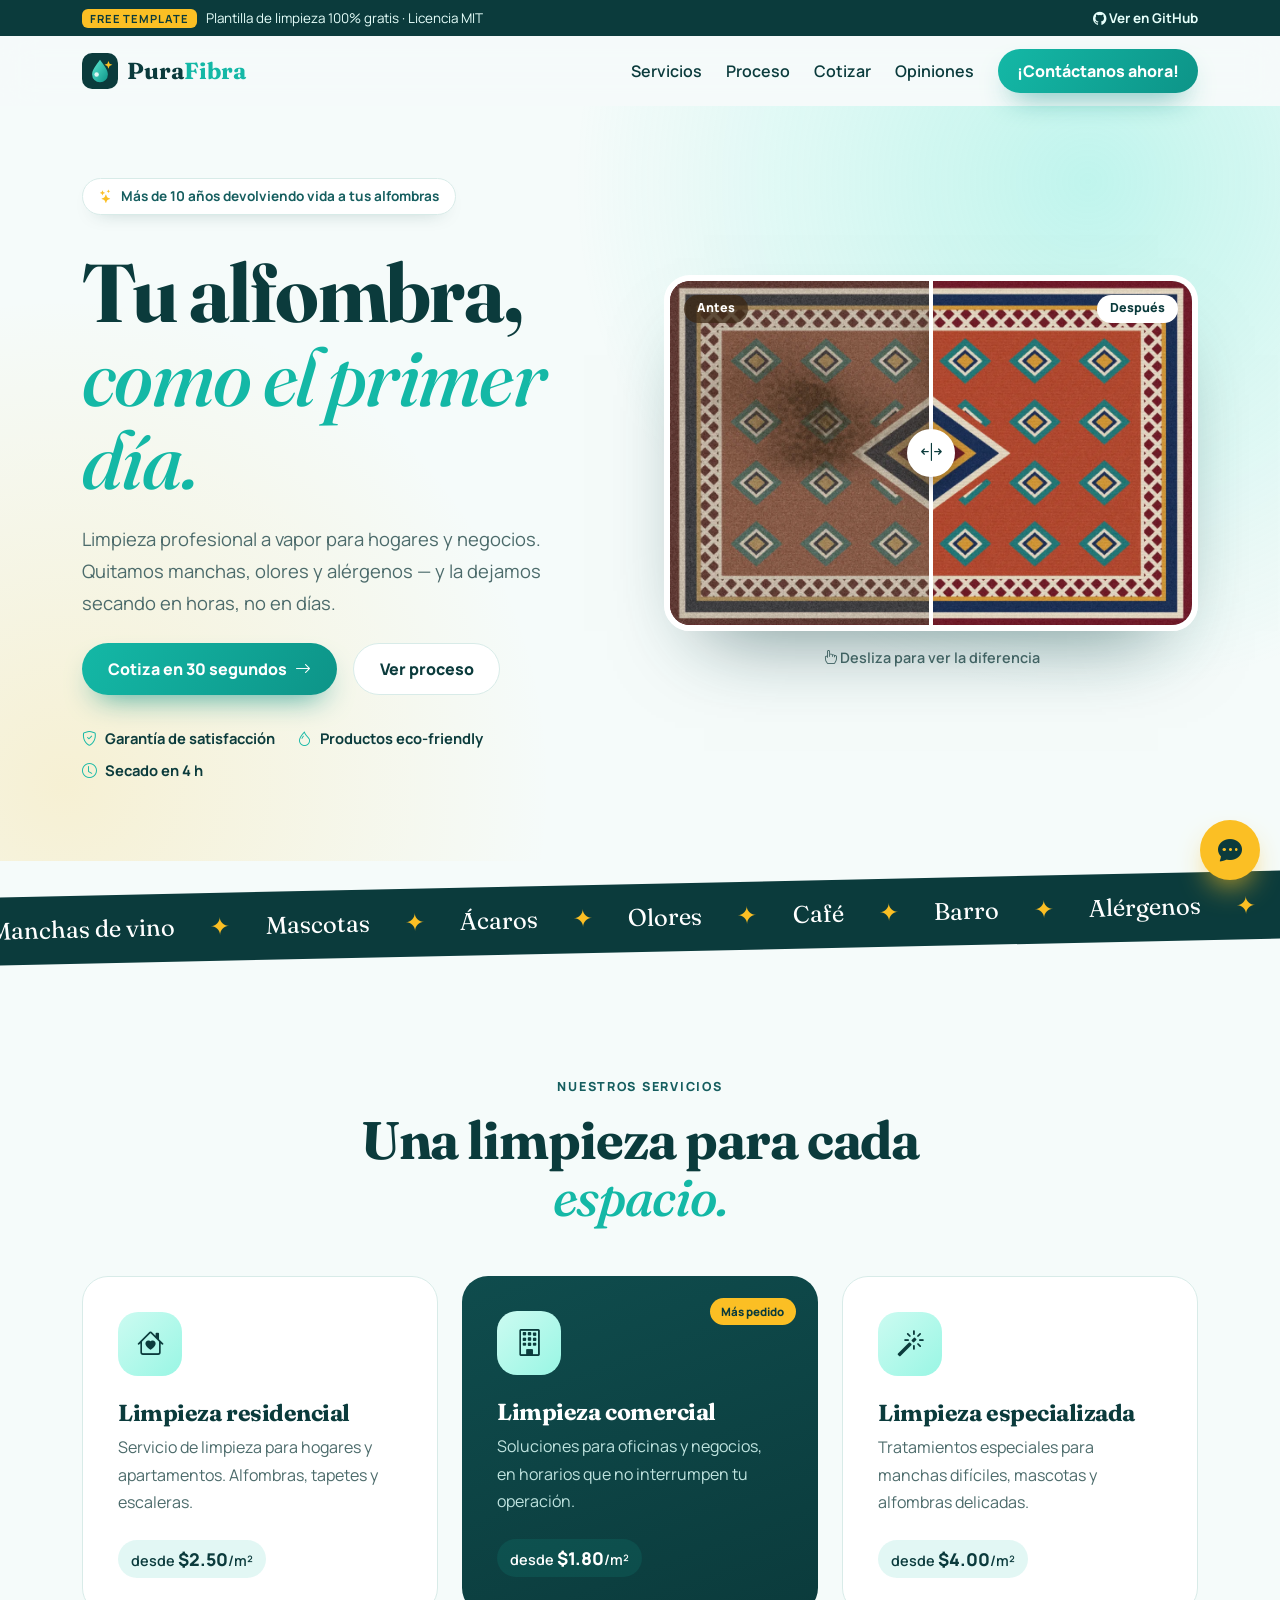
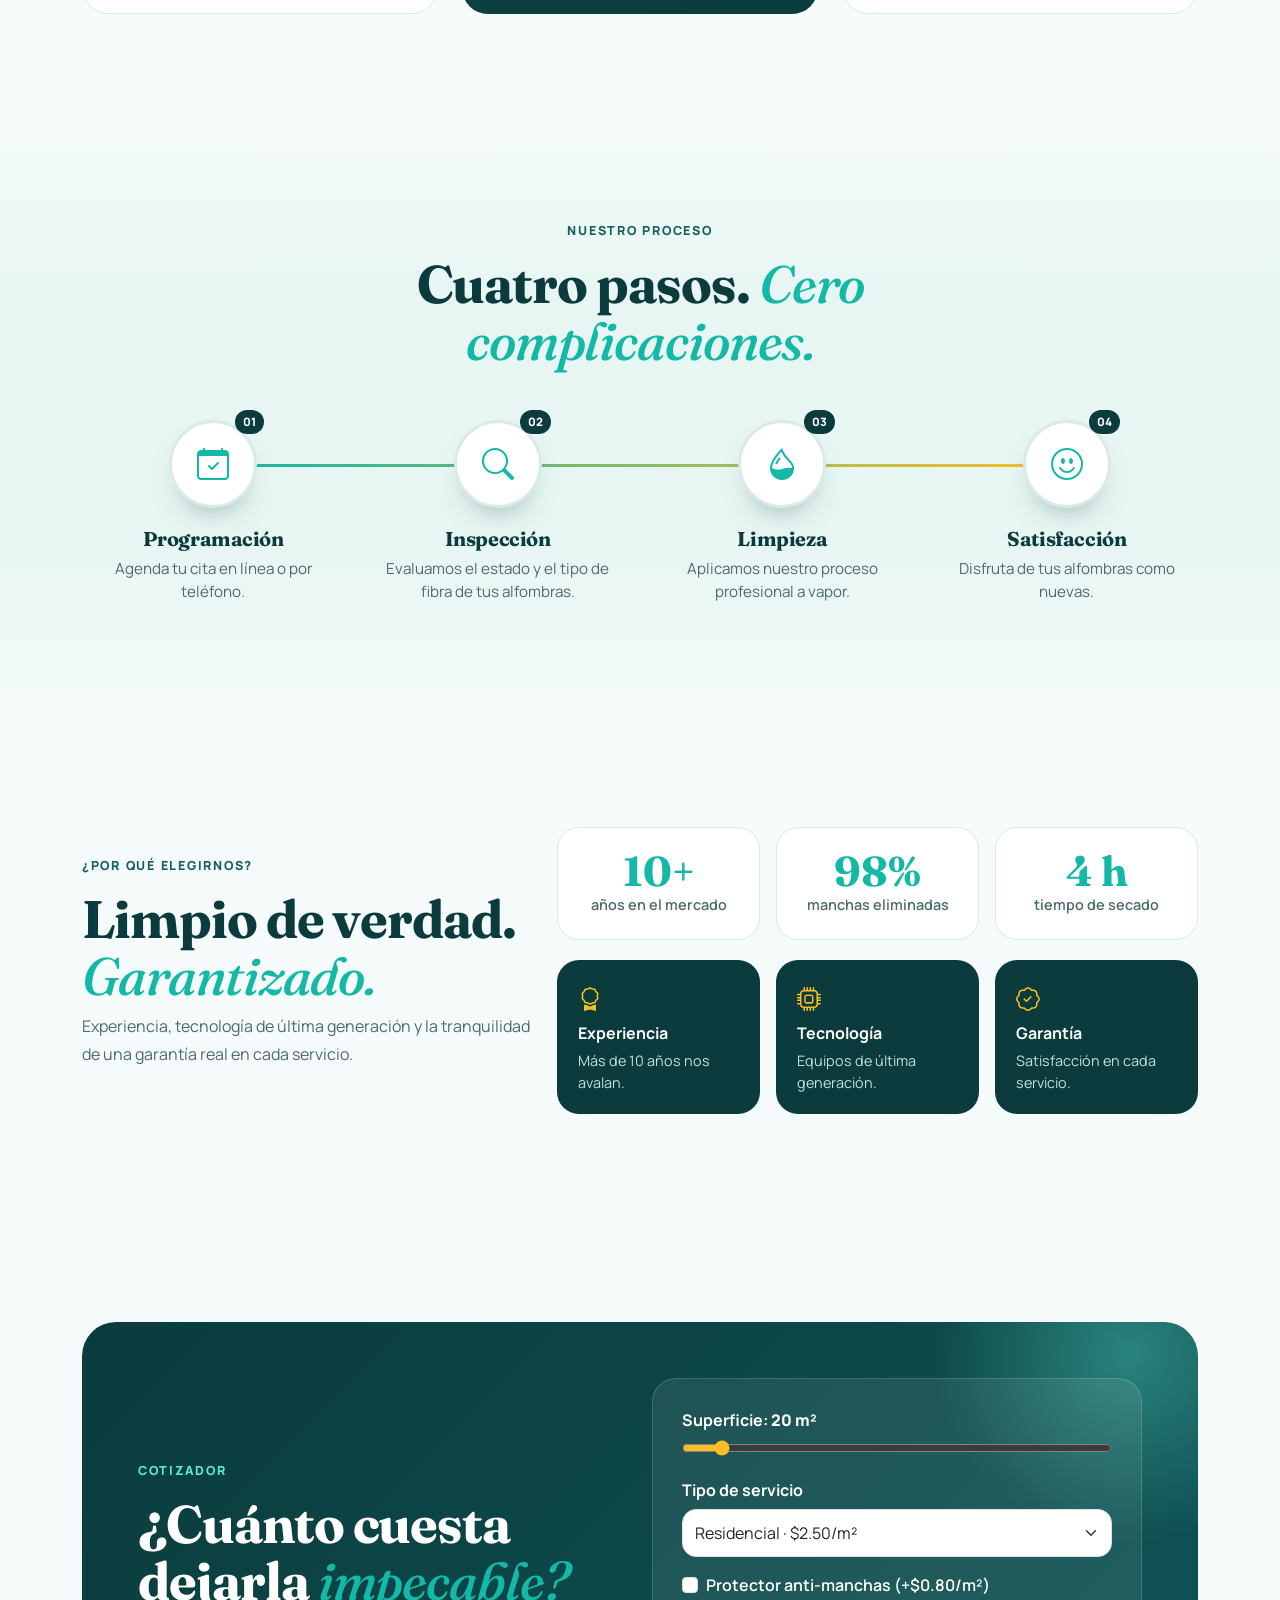
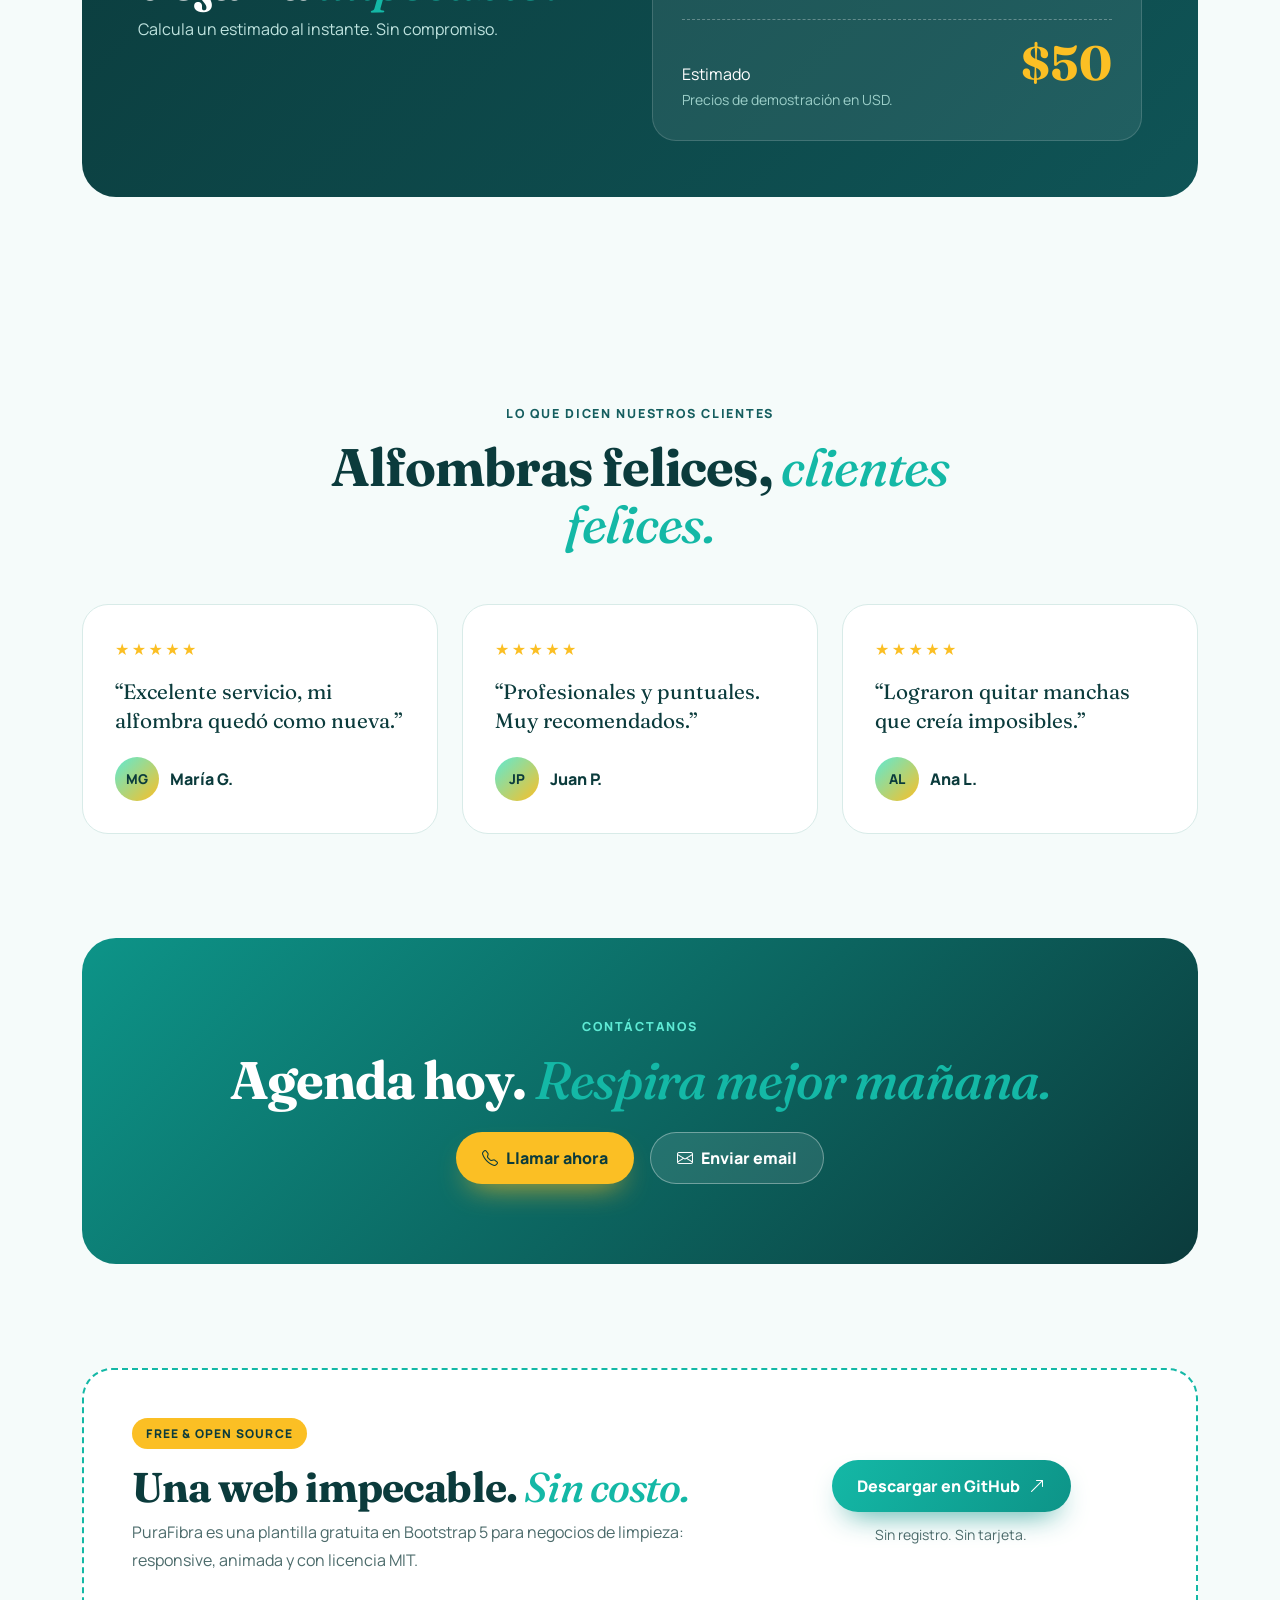
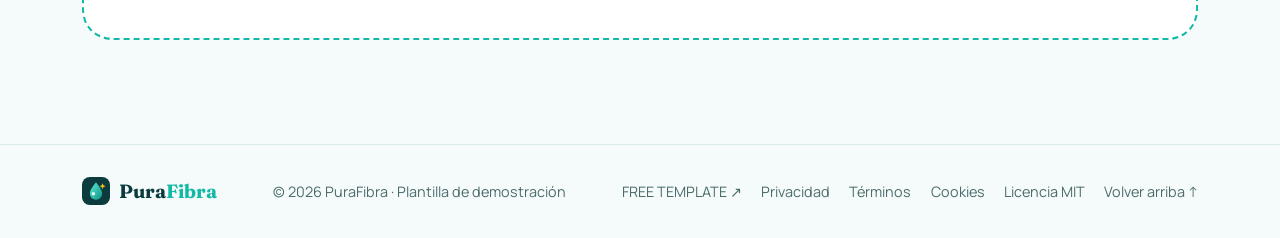
==== commit c083b56e: "Add privacy, terms and cookie policy pages GDPR-ready legal templates with placeholders, styled with" ====
--- a/index.html
+++ b/index.html
@@ -228,7 +228,7 @@
     <div class="container footer-inner">
       <a class="brand" href="#top"><img src="favicon.svg" alt="" width="28" height="28"> <b>Pura<span>Fibra</span></b></a>
       <span>© <span id="year"></span> PuraFibra · Plantilla de demostración</span>
-      <span class="footer-links"><a href="#template">FREE TEMPLATE ↗</a><a href="LICENSE">Licencia MIT</a><a href="#top">Volver arriba ↑</a></span>
+      <span class="footer-links"><a href="#template">FREE TEMPLATE ↗</a><a href="privacidad.html">Privacidad</a><a href="terminos.html">Términos</a><a href="cookies.html">Cookies</a><a href="LICENSE">Licencia MIT</a><a href="#top">Volver arriba ↑</a></span>
     </div>
   </footer>
 
